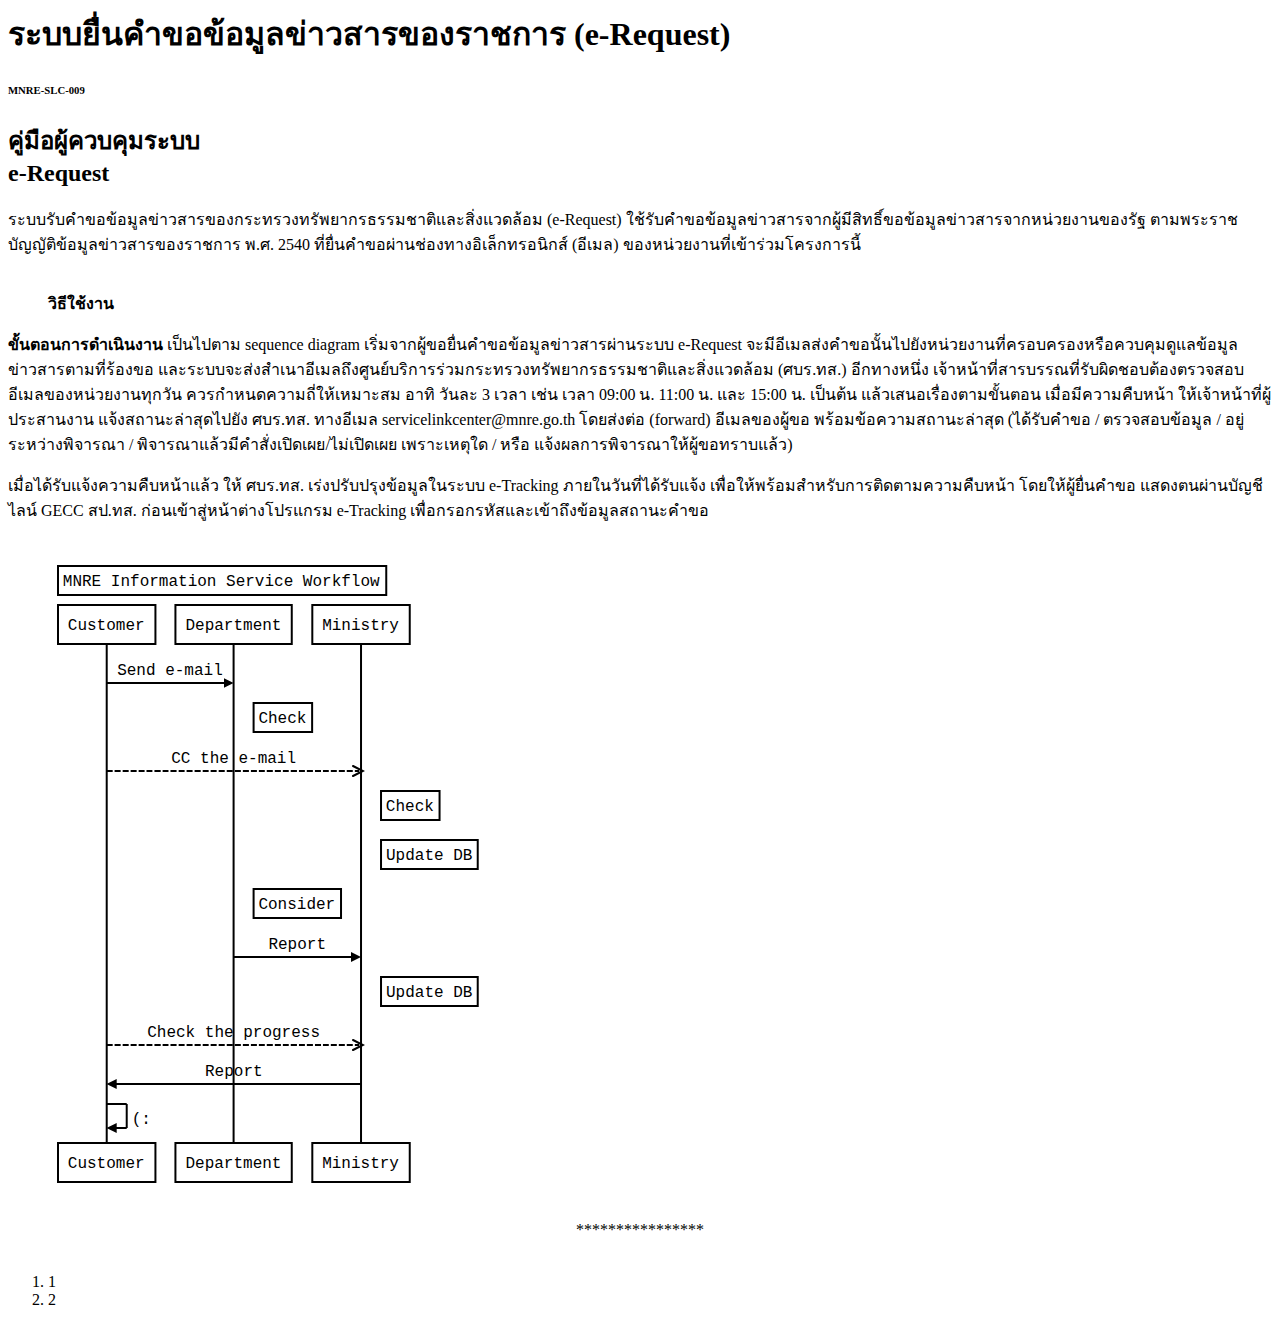
==== index.html @ 4ef650d6 "Rename workflow.html to index.html" ====
<html>
<head><meta http-equiv="Content-Type" content="text/html; charset=UTF-8">
<link rel="stylesheet" href="./e-Request _ User&#39;s Guide_files/book.css">
<title>e-Request | Workflow</title>
	<script src="underscore-min.js"></script>
	<script src="raphael-min.js"></script>
	<script src="sequence-diagram-min.js">	</script>
</head>

<body>
<div id="wrapper">
    <div id="container">

        <section class="open-book">
            <header>
                <h1>ระบบยื่นคำขอข้อมูลข่าวสารของราชการ (e-Request)</h1>
                <h6>MNRE-SLC-009</h6>
            </header>
            <article>
    <h2 class="chapter-title">คู่มือผู้ควบคุมระบบ<br> e-Request</h2>

<p>
ระบบรับคำขอข้อมูลข่าวสารของกระทรวงทรัพยากรธรรมชาติและสิ่งแวดล้อม (e-Request) ใช้รับคำขอข้อมูลข่าวสารจากผู้มีสิทธิ์ขอข้อมูลข่าวสารจากหน่วยงานของรัฐ ตามพระราชบัญญัติข้อมูลข่าวสารของราชการ พ.ศ. 2540 ที่ยื่นคำขอผ่านช่องทางอิเล็กทรอนิกส์ (อีเมล) ของหน่วยงานที่เข้าร่วมโครงการนี้</p><br>
<dd>
<strong>วิธีใช้งาน</strong>
</dd>

<p>
</p><p><b>ขั้นตอนการดำเนินงาน</b> เป็นไปตาม sequence diagram เริ่มจากผู้ขอยื่นคำขอข้อมูลข่าวสารผ่านระบบ 	e-Request จะมีอีเมลส่งคำขอนั้นไปยังหน่วยงานที่ครอบครองหรือควบคุมดูแลข้อมูลข่าวสารตามที่ร้องขอ และระบบจะส่งสำเนาอีเมลถึงศูนย์บริการร่วมกระทรวงทรัพยากรธรรมชาติและสิ่งแวดล้อม (ศบร.ทส.) อีกทางหนึ่ง เจ้าหน้าที่สารบรรณที่รับผิดชอบต้องตรวจสอบอีเมลของหน่วยงานทุกวัน ควรกำหนดความถี่ให้เหมาะสม อาทิ วันละ 3 เวลา เช่น เวลา 09:00 น. 11:00 น. และ 15:00 น. เป็นต้น แล้วเสนอเรื่องตามขั้นตอน เมื่อมีความคืบหน้า ให้เจ้าหน้าที่ผู้ประสานงาน แจ้งสถานะล่าสุดไปยัง ศบร.ทส. ทางอีเมล servicelinkcenter@mnre.go.th โดยส่งต่อ (forward) อีเมลของผู้ขอ พร้อมข้อความสถานะล่าสุด (ได้รับคำขอ / ตรวจสอบข้อมูล / อยู่ระหว่างพิจารณา / พิจารณาแล้วมีคำสั่งเปิดเผย/ไม่เปิดเผย เพราะเหตุใด / หรือ แจ้งผลการพิจารณาให้ผู้ขอทราบแล้ว) </p><p>เมื่อได้รับแจ้งความคืบหน้าแล้ว ให้ ศบร.ทส. เร่งปรับปรุงข้อมูลในระบบ e-Tracking ภายในวันที่ได้รับแจ้ง เพื่อให้พร้อมสำหรับการติดตามความคืบหน้า โดยให้ผู้ยื่นคำขอ แสดงตนผ่านบัญชีไลน์ GECC สป.ทส. ก่อนเข้าสู่หน้าต่างโปรแกรม e-Tracking เพื่อกรอกรหัสและเข้าถึงข้อมูลสถานะคำขอ


<pre id="txt" hidden>
title: MNRE Information Service Workflow
Customer->Department:Send e-mail
note right of Department: Check
Customer-->>Ministry: CC the e-mail
note right of Ministry: Check 
note right of Ministry: Update DB
note right of Department: Consider
Department->Ministry: Report
note right of Ministry: Update DB
Customer-->>Ministry: Check the progress
Ministry->Customer: Report
Customer->Customer: (:
</pre>

<br>
<dd>
<div id="diagram"></div>
</dd>
<script>
	var diagram = Diagram.parse(document.getElementById('txt').
innerText)

diagram.drawSVG('diagram',{theme:'simple'})
</script>

<br>
<center>****************</center><br>



            </article>
            <footer>
                <ol id="page-numbers">
                    <li>1</li>
                    <li>2</li>
                </ol>
            </footer>
        </section>

    </div>
</div>


</body></html>
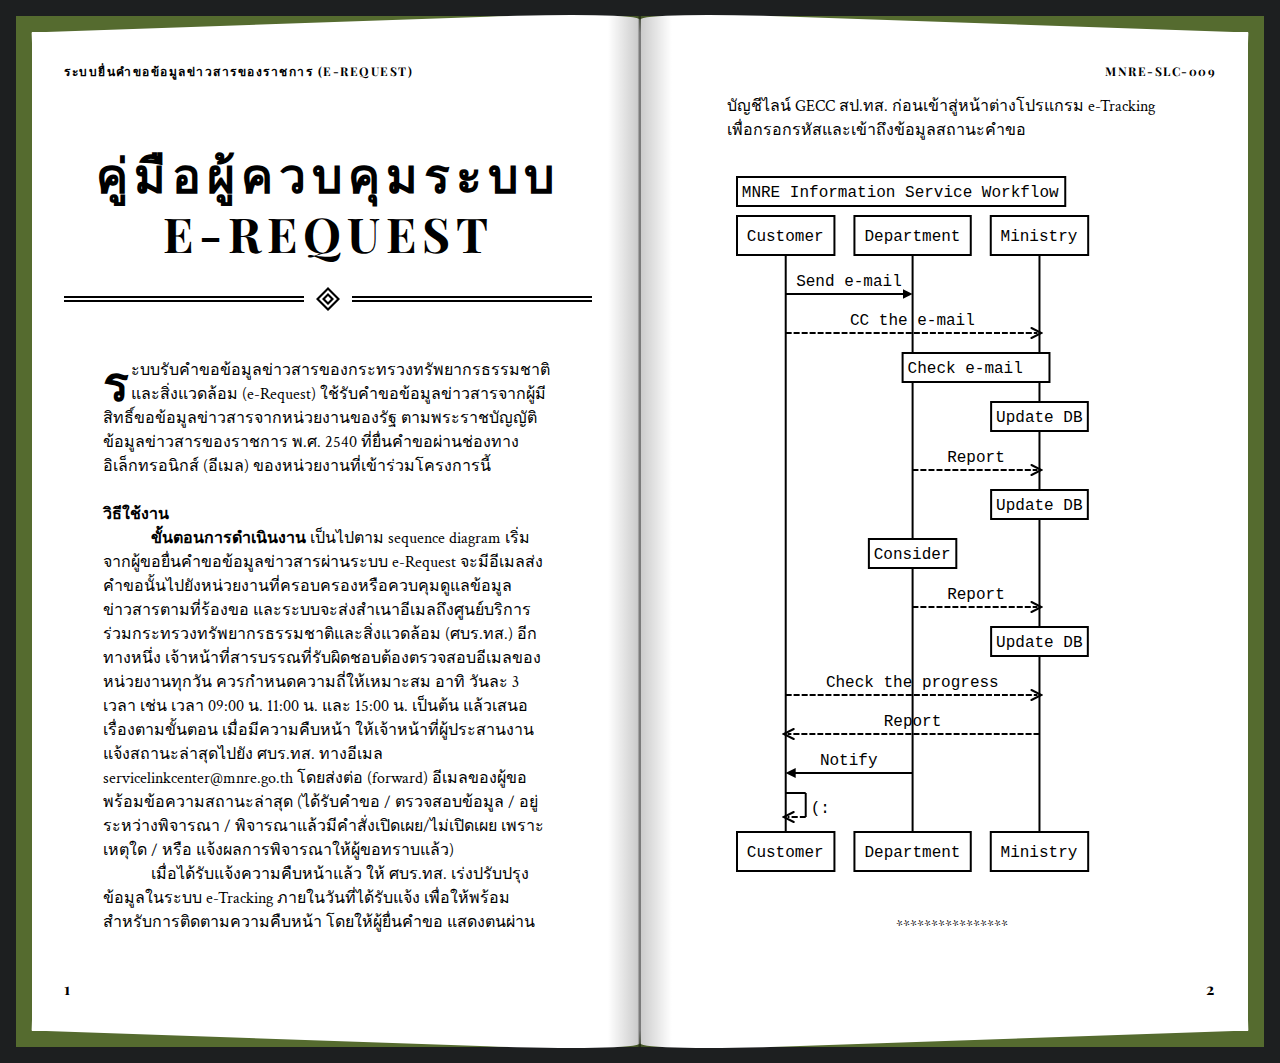
==== commit f2897fda: "Update index.html" ====
--- a/index.html
+++ b/index.html
@@ -1,6 +1,6 @@
 <html>
 <head><meta http-equiv="Content-Type" content="text/html; charset=UTF-8">
-<link rel="stylesheet" href="./e-Request _ User&#39;s Guide_files/book.css">
+<link rel="stylesheet" href="book.css">
 <title>e-Request | Workflow</title>
 	<script src="underscore-min.js"></script>
 	<script src="raphael-min.js"></script>
@@ -32,16 +32,18 @@
 <pre id="txt" hidden>
 title: MNRE Information Service Workflow
 Customer->Department:Send e-mail
-note right of Department: Check
 Customer-->>Ministry: CC the e-mail
-note right of Ministry: Check 
-note right of Ministry: Update DB
-note right of Department: Consider
-Department->Ministry: Report
-note right of Ministry: Update DB
+note over Department, Ministry: Check e-mail
+note over Ministry: Update DB
+Department-->>Ministry: Report
+note over Ministry: Update DB
+note over Department: Consider
+Department-->>Ministry: Report
+note over Ministry: Update DB
 Customer-->>Ministry: Check the progress
-Ministry->Customer: Report
-Customer->Customer: (:
+Ministry-->>Customer: Report
+Department->Customer: Notify
+Customer-->>Customer: (:
 </pre>
 
 <br>
--- a/book.css
+++ b/book.css
@@ -0,0 +1,394 @@
+@import url(https://fonts.googleapis.com/css?family=Crimson+Text:400,700,900,400italic,700italic,900italic|Playfair+Display:400,700,900,400italic,700italic,900italic|Rock+Salt:400);
+
+*,
+:before,
+:after {
+    box-sizing: border-box;
+}
+
+.w {
+  height: 18px;
+  width: 18px;
+  background-color: #fff;
+  border-radius: 50%;
+  display: inline-block;
+  text-align: center;
+  font: 14px Arial, sans-serif;
+  border: 1px solid #000;
+
+}
+
+.b {
+  height: 18px;
+  width: 18px;
+  background-color: black;
+  border-radius: 50%;
+  display: inline-block;
+  text-align: center;
+  font: 14px Arial, sans-serif;
+  border: 1px solid #000;
+  color: white;
+
+}
+
+/* Numbered lists like 1, 1.1, 2.2.1... */
+/*
+.open-book article ol li {display:block;} /* hide original list counter */ 
+.open-book article ol > li:first-child {counter-reset: item;} /* reset counter */
+.open-book article ol > li {counter-increment: item; position: relative;} /* increment counter */
+*/
+.open-book article ol > li:before {content:counters(item, ".") ". "; position: absolute; margin-right: 100%; right: 10px;} /* print counter */
+
+
+body {
+    background-color: #1d1f20;
+    color: #e5e5e5;
+    font: 16px/1.25 'Crimson Text', sans-serif;
+    margin: 0;
+
+}
+
+#wrapper {
+    margin-left: auto;
+    margin-right: auto;
+    max-width: 80em;
+}
+
+#container {
+    float: left;
+    padding: 1em;
+    width: 100%;
+}
+
+
+
+/*** OPEN BOOK ***/
+
+.open-book {
+    background: #fff; // paper color
+    box-shadow: rgba(0,0,0,0.5) 0 1em 3em;
+    color: #000;
+    padding: 2em;
+}
+
+
+.open-book * {
+    position: relative;
+}
+
+/* Highlight */
+.open-book *::-moz-selection {
+    background: rgba(222,255,0,0.75);
+}
+
+.open-book *::selection {
+    background: rgba(222,255,0,0.75);
+}
+
+/* Header/Footer */
+.open-book header {
+    padding-bottom: 1em;
+}
+
+.open-book header *,
+.open-book footer * {
+    font: 700 1em/1.25 'Playfair Display', sans-serif;
+    letter-spacing: 0.125em;
+    margin: 0;
+}
+
+.open-book header * {
+    font-size: 0.75em;
+    text-transform: uppercase;
+}
+
+.open-book footer {
+    padding-top: 1em;
+}
+
+.open-book footer #page-numbers {
+    display: none;
+    list-style: none;
+    padding: 0;
+    text-align: left;
+}
+
+.open-book footer #page-numbers > li:last-child {
+    text-align: right;
+}
+
+/* Chapter Title */
+.open-book .chapter-title {
+    background: url([data-uri]) bottom center no-repeat;
+    background-size: 0.5em 0.5em;
+    font: 700 7vw/1.25 'Playfair Display', sans-serif;
+    letter-spacing: 0.125em;
+    margin: 0 0 1em 0;
+    padding: 1em 0;
+    position: relative;
+    text-align: center;
+    text-transform: uppercase;
+}
+
+.open-book .chapter-title:before,
+.open-book .chapter-title:after {
+    border: solid 0 #000;
+    border-width: 0.05em 0;
+    bottom: calc((0.125em / 2) * 3);
+    content: '';
+    height: 0.15em;
+    position: absolute;
+    width: calc(50% - (1em / 2));
+}
+
+.open-book .chapter-title:before {
+    left: 0;
+}
+
+.open-book .chapter-title:after {
+    right: 0;
+}
+
+/* Body Copy */
+.open-book article {
+    line-height: 1.5;
+}
+
+.open-book article *:not(.chapter-title):not(hr):not(dl) {
+    margin: 0 auto;
+    max-width: 28.125em;
+}
+
+.open-book article p {
+    text-indent: 2em;
+}
+
+.open-book .chapter-title + p:first-of-type {
+    text-indent: 0;
+}
+
+.open-book .chapter-title + p:first-of-type:first-letter {
+    float: left;
+    font: 700 3em/0.65 'Playfair Display', sans-serif;
+    padding: 0.15em 0.05em 0 0;
+    text-transform: uppercase;
+}
+
+.open-book article > ul,
+.open-book article > ol {
+    padding-left: 3em;
+}
+
+.open-book article > ul ul {
+    padding-left: 1em;
+}
+
+
+
+.open-book a {
+    background: url([data-uri]) bottom repeat-x;
+    background-size: auto 0.25em;
+    color: inherit;
+    text-decoration: none;
+}
+
+
+.open-book s,
+.open-book strike {
+    background: url([data-uri]) center repeat-x;
+    background-size: auto 0.5em;
+    color: rgba(0,0,0,0.5);
+    text-decoration: none;
+}
+
+.open-book sup {
+    color: #cc0000;
+    font-family: 'Rock Salt', cursive;
+    left: 0;
+    margin-top: -1em!important;
+    max-width: 100%!important;
+    position: absolute;
+    text-align: center;
+    width: 100%;
+}
+
+.open-book mark {
+    background: linear-gradient(to bottom, rgba(222,255,0,1) 0%,rgba(222,255,0,0.5) 60%,rgba(222,255,0,1) 100%);
+}
+
+.open-book mark.pink {
+    background: linear-gradient(to bottom, rgba(255,69,190,1) 0%,rgba(255,107,203,0.5) 60%,rgba(255,107,203,1) 100%);
+}
+
+.open-book mark.blue {
+    background: linear-gradient(to bottom, rgba(73,179,255,1) 0%,rgba(107,193,255,0.5) 60%,rgba(107,193,255,1) 100%);
+}
+
+.open-book mark.green {
+    background: linear-gradient(to bottom, rgba(67,226,15,1) 0%,rgba(39,229,54,0.5) 60%,rgba(39,229,54,1) 100%);
+}
+
+.open-book mark.orange {
+    background: linear-gradient(to bottom, rgba(255,134,9,1) 0%,rgba(255,177,34,0.5) 60%,rgba(255,177,34,1) 100%);
+}
+
+.open-book hr {
+    background-color: #000;
+    border: 0;
+    height: 2px;
+    margin: 1em 0;
+}
+
+.open-book dl {
+    border: solid 0 #ccc;
+    border-width: 0.0625em 0;
+    break-inside: avoid-column;
+    margin: 1em auto;
+    padding: 1em 0;
+}
+
+
+
+/*** MEDIA QUERIES ***/
+@media only screen and ( min-width: 50em ) {
+
+    .open-book {
+        margin: 1em;
+        position: relative;
+    }
+
+    .open-book:before {
+        background-color: #556B2F; // #8B4513; cover color
+        border-radius: 0.25em;
+        bottom: -1em;
+        content: '';
+        left: -1em;
+        position: absolute;
+        right: -1em;
+        top: -1em;
+        z-index: -1;
+    }
+
+    .open-book:after {
+        background: linear-gradient(to right, transparent 0%,rgba(0,0,0,0.2) 46%,rgba(0,0,0,0.5) 49%,rgba(0,0,0,0.6) 50%,rgba(0,0,0,0.5) 51%,rgba(0,0,0,0.2) 52%,transparent 100%);
+        bottom: -1em;
+        content: '';
+        left: 50%;
+        position: absolute;
+        top: -1em;
+        transform: translate(-50%,0);
+        width: 4em;
+        z-index: 1;
+    }
+
+    .open-book > * {
+        column-count: 2;
+        column-gap: 6em;
+        position: relative;
+        z-index: 1;
+    }
+
+    /* Header/Footer */
+    .open-book header:before,
+    .open-book header:after,
+    .open-book footer:before,
+    .open-book footer:after {
+        background: #fff;
+        border-radius: 25%;
+        content: '';
+        height: 2em;
+        position: absolute;
+        z-index: -1;
+        width: calc(50% + 2em);
+    }
+
+    .open-book header:before,
+    .open-book footer:before,
+    .open-book footer:after {
+        border-top-left-radius: 0;
+    }
+
+    .open-book header:after,
+    .open-book footer:before,
+    .open-book footer:after {
+        border-top-right-radius: 0;
+    }
+
+    .open-book header:before,
+    .open-book header:after,
+    .open-book footer:after {
+        border-bottom-right-radius: 0;
+    }
+
+    .open-book header:before,
+    .open-book header:after,
+    .open-book footer:before {
+        border-bottom-left-radius: 0;
+    }
+
+    .open-book header:before,
+    .open-book header:after {
+        top: -2.65em;
+    }
+
+    .open-book header:before,
+    .open-book footer:before {
+        right: 50%;
+    }
+
+    .open-book header:before {
+        transform: rotate(-2deg);
+    }
+
+    .open-book header:after,
+    .open-book footer:after {
+        left: 50%;
+    }
+
+    .open-book header:after {
+        transform: rotate(2deg);
+    }
+
+    .open-book footer:before,
+    .open-book footer:after {
+        bottom: -2.65em;
+    }
+
+    .open-book footer:before {
+        transform: rotate(2deg);
+    }
+
+    .open-book footer:after {
+        transform: rotate(-2deg);
+    }
+
+    .open-book header > *:last-child,
+    .open-book footer > *:last-child {
+        text-align: right;
+    }
+
+    .open-book footer #page-numbers {
+        display: block;
+    }
+
+    /* Chapter Title */
+    .open-book .chapter-title {
+        font-size: 3em;
+    }
+
+    .open-book .chapter-title:before,
+    .open-book .chapter-title:after {
+        height: 0.125em;
+    }
+
+    /* Body Copy */
+    .open-book article p {
+        text-indent: 3em;
+    }
+
+    .open-book article > ul,
+    .open-book article > ol {
+        padding-left: 4em;
+    }
+
+}